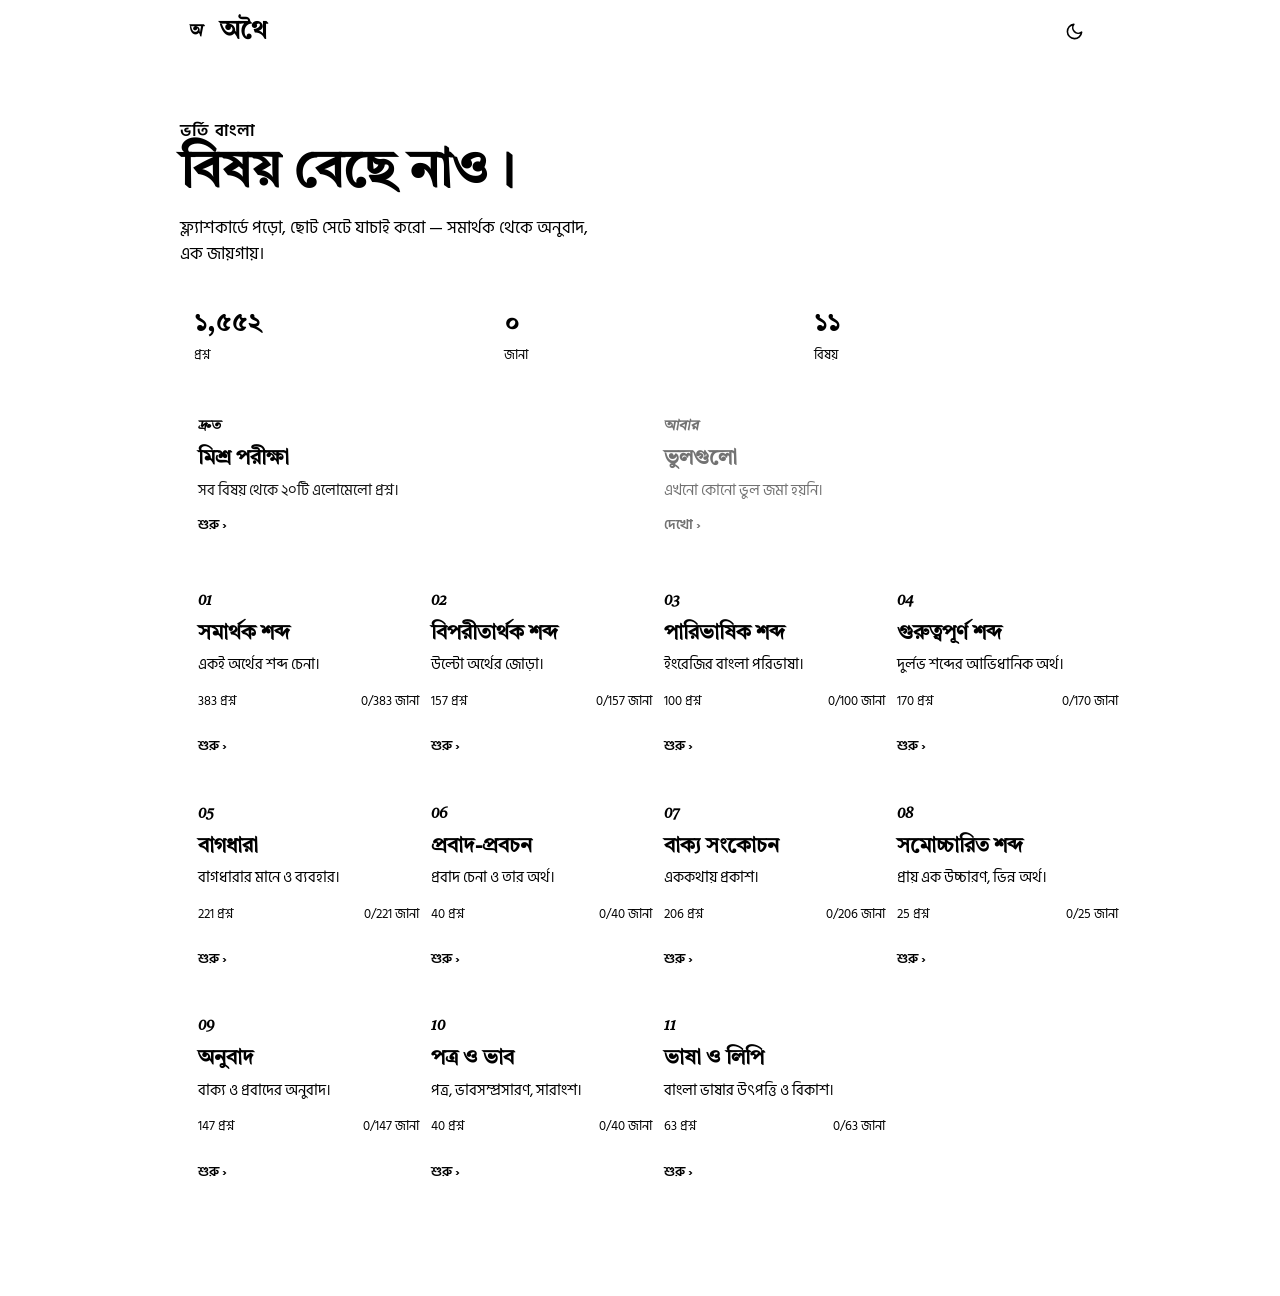
==== index.html @ 58bb88b1 "Publish অথৈ for GitHub Pages" ====
<!doctype html>
<html lang="bn">
  <head>
    <meta charset="utf-8" />
    <meta name="viewport" content="width=device-width, initial-scale=1, viewport-fit=cover" />
    <title>অথৈ — ভর্তি বাংলা</title>
    <meta name="description" content="বিশ্ববিদ্যালয় ভর্তির বাংলা: ফ্ল্যাশকার্ড আর ছোট পরীক্ষা।" />
    <meta name="theme-color" content="#7c2f45" />
    <link rel="icon" href="./favicon.svg" type="image/svg+xml" />
    <link rel="stylesheet" href="./assets/app.css" />
    <link rel="stylesheet" href="https://fonts.googleapis.com/css2?family=Hind+Siliguri:wght@400;500;600;700&family=Tiro+Bangla:ital@0;1&display=swap" />
    <script>
      try {
        var t = localStorage.getItem("athoi-theme");
        if (t) document.documentElement.dataset.theme = t;
      } catch (e) {}
    </script>
  </head>
  <body>
    <div id="root"></div>
    <script type="module" src="./assets/app.js"></script>
  </body>
</html>
---- assets/app.css ----
*,
*::before,
*::after { box-sizing: inherit; }
html { -webkit-text-size-adjust: 100%; }
body {
  margin: 0;
  background: var(--bg);
  color: var(--ink);
  font: 16px/1.55 "Hind Siliguri", system-ui, sans-serif;
  min-height: 100vh;
}
button, input, select { font: inherit; color: inherit; }
:focus-visible { outline: 2px solid var(--pr); outline-offset: 2px; }
.wrap { max-width: 920px; margin: 0 auto; padding: 16px 16px 96px; }
header.top {
  position: sticky;
  top: env(safe-area-inset-top, 0px);
  z-index: 20;
  background: color-mix(in srgb, var(--bg) 88%, transparent);
  backdrop-filter: blur(10px);
  border-bottom: 1px solid var(--ln);
}
header.top > div {
  max-width: 920px;
  margin: 0 auto;
  display: flex;
  align-items: center;
  gap: 8px;
  padding: 10px 16px;
}
.logo {
  font: 600 26px "Tiro Bangla", Georgia, serif;
  margin-right: auto;
  display: flex;
  gap: 8px;
  align-items: center;
  background: none;
  border: 0;
  padding: 0;
  color: inherit;
}
.logo i {
  width: 32px;
  height: 32px;
  border-radius: 9px;
  background: var(--pr);
  color: var(--on);
  display: grid;
  place-items: center;
  font: italic 600 18px "Tiro Bangla", Georgia, serif;
}
.ib {
  border: 1px solid var(--ln);
  background: var(--sf);
  border-radius: 10px;
  width: 40px;
  height: 40px;
  display: grid;
  place-items: center;
  color: var(--ink);
}
.ib svg { width: 19px; height: 19px; }
h1, h2, h3 { font-family: "Tiro Bangla", Georgia, serif; font-weight: 600; margin: 0; }
.hero { padding: 28px 0 8px; }
.hero h1 {
  font-size: clamp(34px, 6vw, 52px);
  line-height: 1.12;
  max-width: 16ch;
  text-wrap: balance;
}
.hero p { color: var(--mut); max-width: 46ch; margin: 12px 0 0; font-size: 17px; }
.eyebrow {
  margin: 0 0 6px;
  font-weight: 600;
  font-size: 13px;
  letter-spacing: 0.08em;
  text-transform: uppercase;
  color: var(--pr);
}
.grid {
  display: grid;
  gap: 12px;
  grid-template-columns: repeat(auto-fit, minmax(210px, 1fr));
  margin-top: 20px;
}
.tile {
  display: flex;
  flex-direction: column;
  align-items: flex-start;
  width: 100%;
  background: var(--sf);
  border: 1px solid var(--ln);
  border-radius: 16px;
  padding: 18px;
  text-align: left;
  box-shadow: var(--sh);
  transition: transform 0.15s, border-color 0.15s;
  color: inherit;
}
.tile:hover { transform: translateY(-2px); border-color: var(--pr); }
.tile:disabled { opacity: 0.55; cursor: not-allowed; }
.tile:disabled:hover { transform: none; border-color: var(--ln); }
.tile h3 { font-size: 21px; margin: 0 0 4px; }
.tile p { margin: 0; color: var(--mut); font-size: 14.5px; }
.tile .num { font: italic 600 15px "Tiro Bangla", serif; color: var(--pr); margin-bottom: 6px; }
.tile .meta {
  display: flex;
  justify-content: space-between;
  width: 100%;
  margin-top: 14px;
  font-size: 13px;
  color: var(--mut);
}
.tile .bar { width: 100%; margin-top: 6px; }
.tile .go { margin-top: 12px; font-weight: 600; font-size: 14px; color: var(--pr); }
.tile.pri { background: var(--pr); border-color: var(--pr); color: var(--on); }
.tile.pri p, .tile.pri .go, .tile.pri .num, .tile.pri .meta { color: var(--on); }
.tile.pri p { opacity: 0.92; }
.stats { display: flex; gap: 10px; flex-wrap: wrap; margin-top: 20px; }
.stat {
  flex: 1;
  min-width: 96px;
  background: var(--sf);
  border: 1px solid var(--ln);
  border-radius: 14px;
  padding: 12px 14px;
}
.stat b { display: block; font: 600 26px "Tiro Bangla", serif; }
.stat span { color: var(--mut); font-size: 13px; }
.bar { height: 6px; background: var(--sf2); border-radius: 9px; overflow: hidden; }
.bar i { display: block; height: 100%; background: var(--pr); border-radius: 9px; }
.tile.pri .bar { background: color-mix(in srgb, var(--on) 28%, transparent); }
.tile.pri .bar i { background: var(--on); }
.btn {
  border: 1px solid var(--ln);
  background: var(--sf);
  border-radius: 12px;
  padding: 10px 16px;
  font-weight: 600;
  display: inline-flex;
  gap: 6px;
  align-items: center;
  justify-content: center;
  min-height: 44px;
}
.btn:hover { border-color: var(--pr); }
.btn.p { background: var(--pr); color: var(--on); border-color: var(--pr); }
.btn.p:hover { background: var(--pr2); }
.btn:disabled { opacity: 0.45; cursor: not-allowed; }
.row { display: flex; gap: 8px; flex-wrap: wrap; align-items: center; }
.sp { flex: 1; }
.chip {
  display: inline-flex;
  align-items: center;
  gap: 6px;
  border: 1px solid var(--ln);
  background: var(--sf);
  border-radius: 99px;
  padding: 6px 12px;
  min-height: 36px;
  font-size: 14px;
  font-weight: 600;
  color: var(--mut);
}
.chip.on { background: var(--prt); color: var(--pr); border-color: var(--pr); }
.chip:disabled { opacity: 0.35; }
input[type="search"], input[type="number"], select {
  background: var(--sf);
  border: 1px solid var(--ln);
  border-radius: 12px;
  padding: 10px 12px;
  min-height: 44px;
}
input[type="search"] { flex: 1; min-width: 160px; }
.az { display: flex; gap: 4px; flex-wrap: wrap; margin: 12px 0; }
.az button {
  min-width: 34px;
  height: 34px;
  padding: 0 6px;
  border-radius: 9px;
  border: 1px solid var(--ln);
  background: var(--sf);
  font-weight: 600;
  font-size: 14px;
  color: var(--mut);
}
.az button.on { background: var(--pr); color: var(--on); border-color: var(--pr); }
.card {
  background: var(--sf);
  border: 1px solid var(--ln);
  border-radius: 20px;
  padding: 22px;
  box-shadow: var(--sh);
  margin-top: 14px;
}
.badge {
  font-size: 12.5px;
  font-weight: 600;
  padding: 3px 10px;
  border-radius: 99px;
  background: var(--prt);
  color: var(--pr);
}
.hw {
  font-size: clamp(28px, 6vw, 46px);
  line-height: 1.2;
  margin: 12px 0 4px;
  word-break: break-word;
}
.stem { color: var(--mut); margin: 4px 0 14px; font-size: 16.5px; }
.ans {
  border-radius: 14px;
  padding: 14px 16px;
  background: var(--okt);
  border: 1px solid color-mix(in srgb, var(--ok) 35%, transparent);
}
.ans small { color: var(--ok); font-weight: 600; display: block; }
.ans b { font: 600 24px/1.35 "Tiro Bangla", serif; color: var(--ok); }
.ans.hid {
  background: var(--sf2);
  border: 1px dashed var(--ln);
  text-align: center;
  color: var(--mut);
  width: 100%;
  font-weight: 600;
}
.oth { display: flex; gap: 6px; flex-wrap: wrap; margin: 12px 0; }
.oth span {
  background: var(--sf2);
  border-radius: 9px;
  padding: 4px 10px;
  font-size: 14px;
  color: var(--mut);
}
.ico {
  border: 1px solid var(--ln);
  background: var(--sf);
  border-radius: 10px;
  width: 40px;
  height: 40px;
  display: grid;
  place-items: center;
  color: var(--mut);
}
.ico.on { color: var(--gold); border-color: var(--gold); background: var(--gt); }
.ico.ok.on { color: var(--ok); border-color: var(--ok); background: var(--okt); }
.ico svg { width: 18px; height: 18px; }
.pg { display: flex; align-items: center; gap: 10px; margin-top: 14px; }
.pg .bar { flex: 1; }
h2.s { font-size: 28px; margin: 8px 0 6px; }
.mut { color: var(--mut); }
.sets {
  display: grid;
  gap: 10px;
  grid-template-columns: repeat(auto-fill, minmax(200px, 1fr));
  margin-top: 12px;
}
.set {
  background: var(--sf);
  border: 1px solid var(--ln);
  border-radius: 14px;
  padding: 14px;
  text-align: left;
}
.set:hover { border-color: var(--pr); }
.set b { font: 600 19px "Tiro Bangla", serif; display: block; }
.set span { font-size: 13px; color: var(--mut); }
.set em { font-style: normal; font-size: 12px; color: var(--ok); font-weight: 600; }
.seg {
  display: inline-flex;
  border: 1px solid var(--ln);
  border-radius: 12px;
  overflow: hidden;
  background: var(--sf);
}
.seg button { border: 0; background: none; padding: 8px 14px; font-weight: 600; color: var(--mut); min-height: 40px; }
.seg button.on { background: var(--pr); color: var(--on); }
.cnt { display: flex; align-items: center; gap: 8px; }
.cnt input { width: 90px; text-align: center; font-size: 22px; font-weight: 600; }
.tq { font: 600 clamp(22px, 4.5vw, 32px) / 1.35 "Tiro Bangla", Georgia, serif; margin: 8px 0 16px; }
.opt {
  display: flex;
  gap: 12px;
  align-items: flex-start;
  width: 100%;
  text-align: left;
  background: var(--sf);
  border: 1.5px solid var(--ln);
  border-radius: 14px;
  padding: 12px 14px;
  margin-bottom: 10px;
  font-size: 17px;
}
.opt:hover:not(:disabled) { border-color: var(--pr); }
.opt .k {
  font-style: normal;
  width: 32px;
  height: 32px;
  border-radius: 8px;
  background: var(--sf2);
  display: grid;
  place-items: center;
  font-weight: 700;
  font-size: 15px;
  flex: none;
  color: var(--mut);
  font-family: "Tiro Bangla", serif;
}
.opt.ok { background: var(--okt); border-color: var(--ok); }
.opt.ok .k, .nv .c { background: #1d6b45; color: #fff; }
.opt.no { background: var(--badt); border-color: var(--bad); }
.opt.no .k, .nv .w { background: #a33b32; color: #fff; }
.opt:disabled { cursor: default; }
.fb { padding: 10px 14px; border-radius: 12px; font-weight: 600; margin: 4px 0 10px; }
.fb.ok { background: var(--okt); color: var(--ok); }
.fb.no { background: var(--badt); color: var(--bad); }
.fb small { display: block; font-weight: 400; color: var(--mut); }
.nv { display: flex; gap: 6px; flex-wrap: wrap; margin-top: 16px; }
.nv button {
  min-width: 34px;
  height: 34px;
  padding: 0 6px;
  border-radius: 9px;
  border: 1px solid var(--ln);
  background: var(--sf);
  font-size: 13px;
  font-weight: 600;
  color: var(--mut);
}
.nv .cur { outline: 2px solid var(--pr); outline-offset: 1px; }
.ring {
  width: 150px;
  height: 150px;
  border-radius: 50%;
  display: grid;
  place-items: center;
  background: conic-gradient(var(--ok) calc(var(--p) * 1%), var(--sf2) 0);
}
.ring div {
  width: 118px;
  height: 118px;
  border-radius: 50%;
  background: var(--sf);
  display: grid;
  place-items: center;
  font: 600 34px "Tiro Bangla", serif;
}
.rv {
  background: var(--sf);
  border: 1px solid var(--ln);
  border-left: 4px solid var(--ok);
  border-radius: 12px;
  padding: 12px 14px;
  margin-top: 10px;
}
.rv.w { border-left-color: var(--bad); }
.rv b { font-weight: 600; }
.rv .mut { font-size: 14px; }
table { width: 100%; border-collapse: collapse; font-size: 14px; }
td, th { padding: 8px 6px; border-bottom: 1px solid var(--ln); text-align: left; }
th { color: var(--mut); font-weight: 500; }
.scr { overflow-x: auto; }
dialog {
  border: 1px solid var(--ln);
  border-radius: 18px;
  background: var(--sf);
  color: var(--ink);
  padding: 0;
  width: min(560px, 94vw);
  max-height: 80vh;
}
dialog::backdrop { background: rgba(0, 0, 0, 0.5); }
dialog .h {
  padding: 14px 16px;
  border-bottom: 1px solid var(--ln);
  display: flex;
  align-items: center;
  gap: 8px;
}
dialog .b { overflow: auto; max-height: 60vh; padding: 6px; }
.li {
  display: flex;
  width: 100%;
  gap: 10px;
  text-align: left;
  border: 0;
  background: none;
  padding: 9px 10px;
  border-radius: 10px;
}
.li:hover, .li.on { background: var(--prt); }
.li b { font-weight: 600; }
.li span { color: var(--mut); margin-left: auto; font-size: 13px; text-align: right; }
.toast {
  position: fixed;
  left: 50%;
  bottom: 88px;
  transform: translateX(-50%);
  background: var(--ink);
  color: var(--bg);
  padding: 8px 16px;
  border-radius: 99px;
  font-size: 14px;
  z-index: 50;
}
nav.m {
  display: none;
  position: fixed;
  left: 0;
  right: 0;
  bottom: 0;
  z-index: 20;
  background: var(--sf);
  border-top: 1px solid var(--ln);
  padding: 6px 6px calc(6px + env(safe-area-inset-bottom, 0px));
}
nav.m button {
  flex: 1;
  text-align: center;
  font-size: 13px;
  font-weight: 600;
  line-height: 1.2;
  padding: 8px 2px;
  min-height: 48px;
  border: 0;
  background: none;
  border-radius: 10px;
  color: var(--mut);
}
nav.m button.on { color: var(--pr); background: var(--prt); }
.linkish {
  background: none;
  border: 0;
  color: var(--pr);
  font-weight: 600;
  padding: 8px 0;
}
@media (max-width: 720px) {
  nav.m { display: flex; }
  .wrap { padding-bottom: 110px; }
  .logo { font-size: 22px; }
}
@media (prefers-reduced-motion: reduce) {
  * { transition: none !important; }
}
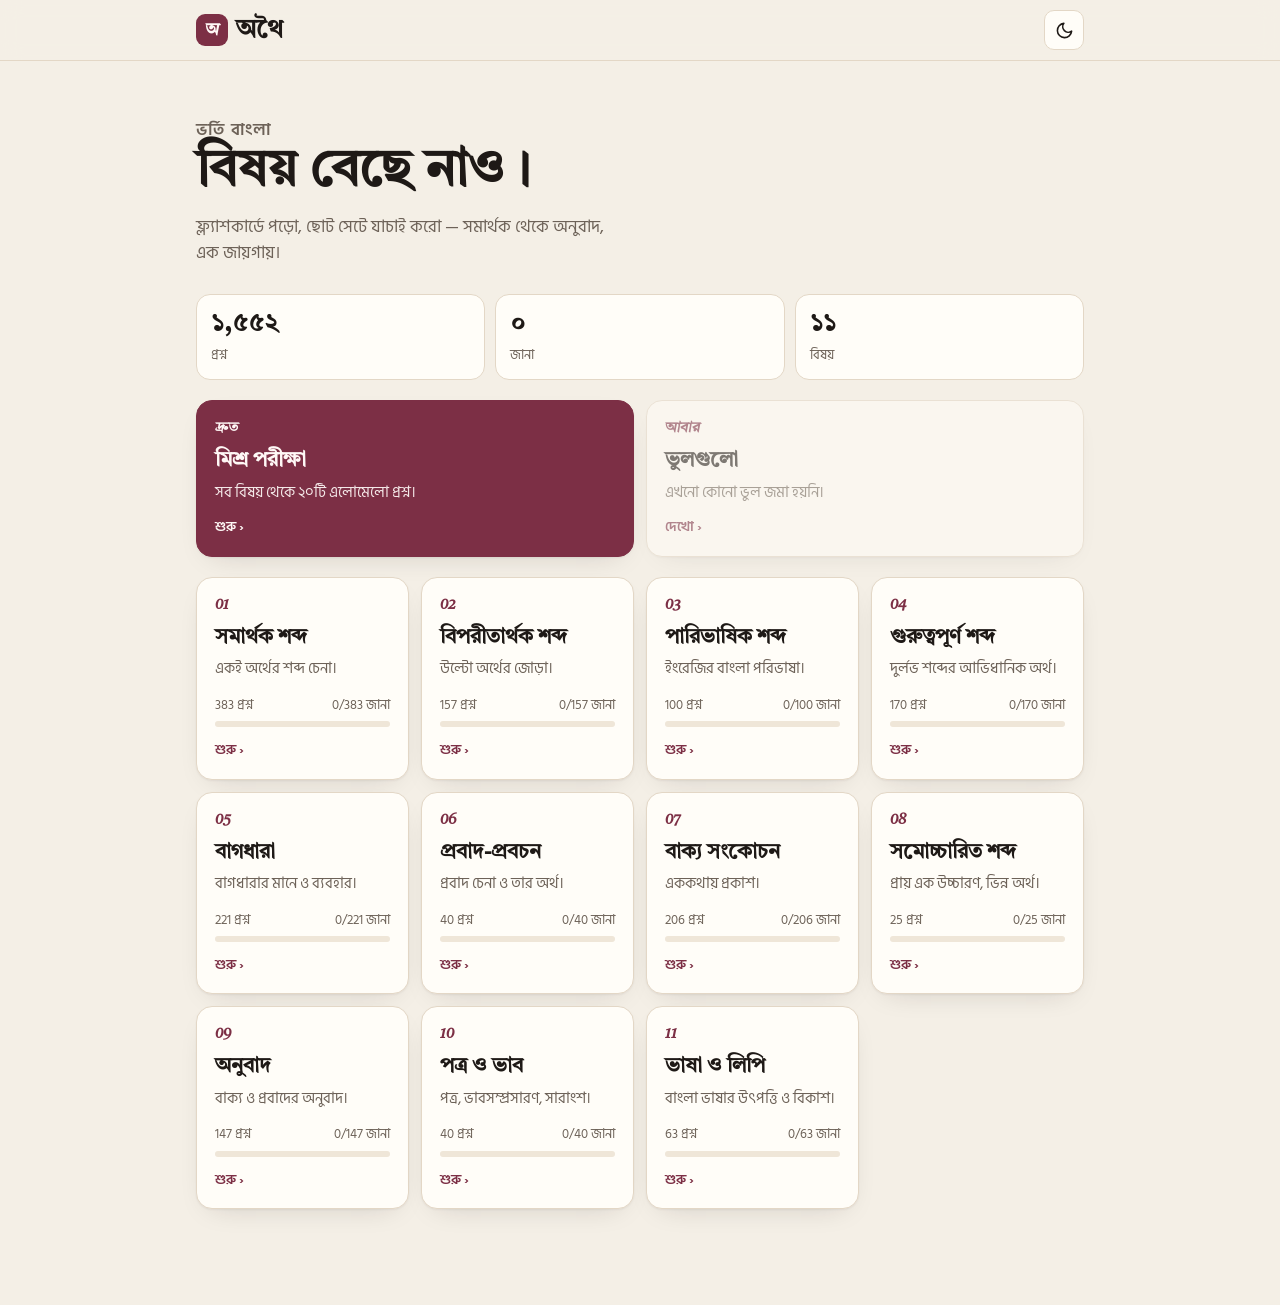
==== commit 7114e7b3: "Restore theme colors and dark mode" ====
--- a/index.html
+++ b/index.html
@@ -7,7 +7,7 @@
     <meta name="description" content="বিশ্ববিদ্যালয় ভর্তির বাংলা: ফ্ল্যাশকার্ড আর ছোট পরীক্ষা।" />
     <meta name="theme-color" content="#7c2f45" />
     <link rel="icon" href="./favicon.svg" type="image/svg+xml" />
-    <link rel="stylesheet" href="./assets/app.css" />
+    <link rel="stylesheet" href="./assets/app.css?v=2" />
     <link rel="stylesheet" href="https://fonts.googleapis.com/css2?family=Hind+Siliguri:wght@400;500;600;700&family=Tiro+Bangla:ital@0;1&display=swap" />
     <script>
       try {
--- a/assets/app.css
+++ b/assets/app.css
@@ -1,3 +1,71 @@
+button:not(:disabled),
+[role="button"]:not(:disabled) { cursor: pointer; }
+
+:root {
+  --bg: #f4efe6;
+  --sf: #fffdf8;
+  --sf2: #efe6d8;
+  --ink: #1e1916;
+  --mut: #6d6258;
+  --ln: #e3d7c6;
+  --pr: #7c2f45;
+  --pr2: #5e2234;
+  --prt: #f8e8ec;
+  --gold: #8d6230;
+  --gt: #f8ecd8;
+  --ok: #1d6b45;
+  --okt: #e5f5ec;
+  --bad: #a33b32;
+  --badt: #fbeceb;
+  --sh: 0 1px 2px rgba(30, 25, 22, 0.05), 0 10px 28px -16px rgba(30, 25, 22, 0.22);
+  --on: #fff8f6;
+  color-scheme: light;
+  box-sizing: border-box;
+  padding-top: env(safe-area-inset-top, 0px);
+  padding-bottom: env(safe-area-inset-bottom, 0px);
+}
+@media (prefers-color-scheme: dark) {
+  :root:not([data-theme="light"]) {
+    --bg: #14110f;
+    --sf: #1e1a17;
+    --sf2: #2a2420;
+    --ink: #f6efe8;
+    --mut: #b3a69c;
+    --ln: #3a322c;
+    --pr: #e0a3ad;
+    --pr2: #f0c2c8;
+    --prt: #3a2428;
+    --gold: #e4c07a;
+    --gt: #3a2e1c;
+    --ok: #8fd0ae;
+    --okt: #163028;
+    --bad: #f0b0a8;
+    --badt: #3d221f;
+    --sh: 0 1px 2px rgba(0, 0, 0, 0.4);
+    --on: #2a1216;
+    color-scheme: dark;
+  }
+}
+:root[data-theme="dark"] {
+  --bg: #14110f;
+  --sf: #1e1a17;
+  --sf2: #2a2420;
+  --ink: #f6efe8;
+  --mut: #b3a69c;
+  --ln: #3a322c;
+  --pr: #e0a3ad;
+  --pr2: #f0c2c8;
+  --prt: #3a2428;
+  --gold: #e4c07a;
+  --gt: #3a2e1c;
+  --ok: #8fd0ae;
+  --okt: #163028;
+  --bad: #f0b0a8;
+  --badt: #3d221f;
+  --sh: 0 1px 2px rgba(0, 0, 0, 0.4);
+  --on: #2a1216;
+  color-scheme: dark;
+}
 *,
 *::before,
 *::after { box-sizing: inherit; }
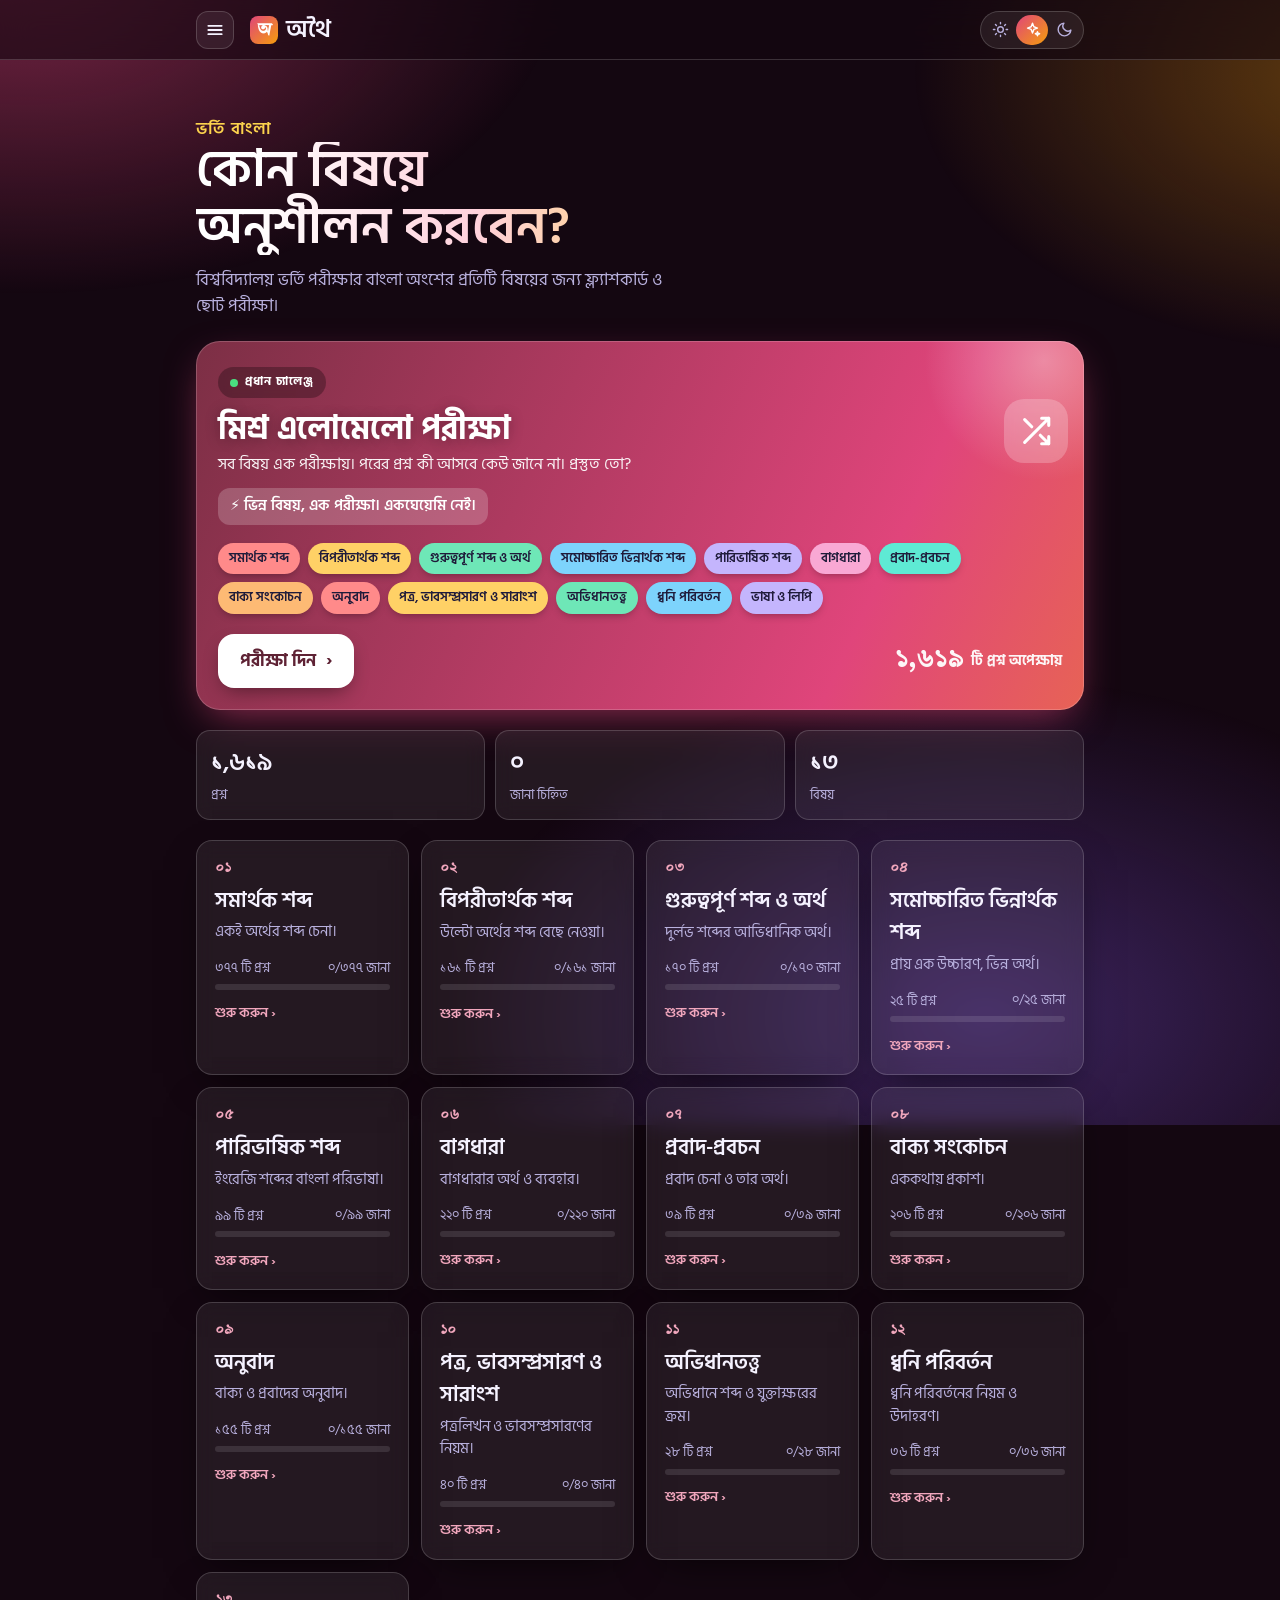
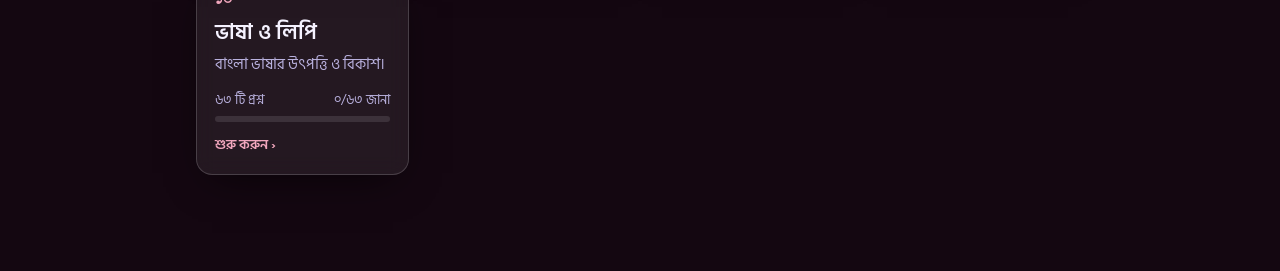
==== commit 46662621: "Add files via upload" ====
--- a/index.html
+++ b/index.html
@@ -1,23 +1,235 @@
-<!doctype html>
-<html lang="bn">
-  <head>
-    <meta charset="utf-8" />
-    <meta name="viewport" content="width=device-width, initial-scale=1, viewport-fit=cover" />
-    <title>অথৈ — ভর্তি বাংলা</title>
-    <meta name="description" content="বিশ্ববিদ্যালয় ভর্তির বাংলা: ফ্ল্যাশকার্ড আর ছোট পরীক্ষা।" />
-    <meta name="theme-color" content="#7c2f45" />
-    <link rel="icon" href="./favicon.svg" type="image/svg+xml" />
-    <link rel="stylesheet" href="./assets/app.css?v=2" />
-    <link rel="stylesheet" href="https://fonts.googleapis.com/css2?family=Hind+Siliguri:wght@400;500;600;700&family=Tiro+Bangla:ital@0;1&display=swap" />
-    <script>
-      try {
-        var t = localStorage.getItem("athoi-theme");
-        if (t) document.documentElement.dataset.theme = t;
-      } catch (e) {}
-    </script>
-  </head>
-  <body>
-    <div id="root"></div>
-    <script type="module" src="./assets/app.js"></script>
-  </body>
-</html>
+<!DOCTYPE html>
+<html lang="bn"><head><meta charset="utf-8">
+<meta name="viewport" content="width=device-width, initial-scale=1, viewport-fit=cover">
+<title>অথৈ – Admission English</title>
+<meta name="description" content="অথৈ: admission-test English practice with flashcards and mini tests across eight subjects."><meta name="theme-color" content="#12786a">
+<link rel="preconnect" href="https://fonts.googleapis.com"><link href="https://fonts.googleapis.com/css2?family=Hind+Siliguri:wght@400;500;600;700&family=Tiro+Bangla:ital@0;1&display=swap" rel="stylesheet">
+<style>
+:root{--bg:#f4efe6;--sf:#fffdf8;--sf2:#efe6d8;--ink:#1e1916;--mut:#6d6258;--ln:#e3d7c6;--pr:#7c2f45;--pr2:#5e2234;--prt:#f8e8ec;--gold:#8d6230;--gt:#f8ecd8;--ok:#1d6b45;--okt:#e5f5ec;--bad:#a33b32;--badt:#fbeceb;--sh:0 1px 2px rgba(30,25,22,.05),0 10px 28px -16px rgba(30,25,22,.22);--on:#fff8f6;color-scheme:light}
+@media(prefers-color-scheme:dark){:root:not([data-theme="light"]){--bg:#14110f;--sf:#1e1a17;--sf2:#2a2420;--ink:#f6efe8;--mut:#b3a69c;--ln:#3a322c;--pr:#e0a3ad;--pr2:#f0c2c8;--prt:#3a2428;--gold:#e4c07a;--gt:#3a2e1c;--ok:#8fd0ae;--okt:#163028;--bad:#f0b0a8;--badt:#3d221f;--sh:0 1px 2px rgba(0,0,0,.4);--on:#2a1216;color-scheme:dark}}
+:root[data-theme="dark"]{--bg:#14110f;--sf:#1e1a17;--sf2:#2a2420;--ink:#f6efe8;--mut:#b3a69c;--ln:#3a322c;--pr:#e0a3ad;--pr2:#f0c2c8;--prt:#3a2428;--gold:#e4c07a;--gt:#3a2e1c;--ok:#8fd0ae;--okt:#163028;--bad:#f0b0a8;--badt:#3d221f;--sh:0 1px 2px rgba(0,0,0,.4);--on:#2a1216;color-scheme:dark}
+:root{box-sizing:border-box;padding-top:env(safe-area-inset-top,0px);padding-bottom:env(safe-area-inset-bottom,0px)}html{scroll-padding-top:env(safe-area-inset-top,0px);-webkit-text-size-adjust:100%}
+*,*::before,*::after{box-sizing:inherit}
+body{margin:0;background:var(--bg);color:var(--ink);font:16px/1.55 "Hind Siliguri",system-ui,sans-serif;min-height:100vh}
+button,input,select{font:inherit;color:inherit}button{cursor:pointer}
+:focus-visible{outline:2px solid var(--pr);outline-offset:2px}
+.wrap{max-width:920px;margin:0 auto;padding:16px 16px 96px}
+header.top{position:sticky;top:env(safe-area-inset-top,0px);z-index:20;background:color-mix(in srgb,var(--bg) 88%,transparent);backdrop-filter:blur(10px);border-bottom:1px solid var(--ln)}
+header.top>div{max-width:920px;margin:0 auto;display:flex;align-items:center;gap:8px;padding:10px 16px}
+.logo{font:600 24px "Tiro Bangla",Georgia,serif;letter-spacing:.2px;margin-right:auto;cursor:pointer;display:flex;gap:8px;align-items:center}
+.logo i{width:28px;height:28px;border-radius:8px;background:var(--pr);color:var(--on);display:grid;place-items:center;font:italic 600 18px "Tiro Bangla",serif}
+nav.d{display:flex;gap:2px}nav.d a,nav.m a{padding:8px 12px;border-radius:10px;color:var(--mut);text-decoration:none;font-weight:500;font-size:15px}
+nav.d a:hover{background:var(--sf2)}nav a.on{color:var(--pr);background:var(--prt)}
+nav.m{display:none;position:fixed;left:0;right:0;bottom:0;z-index:20;background:var(--sf);border-top:1px solid var(--ln);padding:6px 6px calc(6px + env(safe-area-inset-bottom,0px))}
+nav.m a{flex:1;text-align:center;font-size:14px;font-weight:600;line-height:1.2;padding:8px 2px;min-height:48px;display:flex;align-items:center;justify-content:center}
+a.logo{color:inherit;text-decoration:none}.ib{border:1px solid var(--ln);background:var(--sf);border-radius:10px;width:38px;height:38px;display:grid;place-items:center}
+h1,h2,h3{font-family:"Tiro Bangla",Georgia,serif;font-weight:600;margin:0}
+.hero{padding:28px 0 8px}.hero h1{font-size:clamp(32px,6vw,52px);line-height:1.08;max-width:20ch;text-wrap:balance}.hero p{color:var(--mut);max-width:52ch;margin:12px 0 0;font-size:17px}
+.grid{display:grid;gap:12px;grid-template-columns:repeat(auto-fit,minmax(210px,1fr));margin-top:20px}
+.tile{display:flex;flex-direction:column;align-items:flex-start;justify-content:flex-start;background:var(--sf);border:1px solid var(--ln);border-radius:16px;padding:18px;text-align:left;box-shadow:var(--sh);transition:transform .15s,border-color .15s}
+.tile:hover{transform:translateY(-2px);border-color:var(--pr)}.tile h3{font-size:21px;margin:8px 0 4px}.tile p{margin:0;color:var(--mut);font-size:14px}.tile svg{width:26px;height:26px;color:var(--pr)}
+.tile:disabled{opacity:.6;cursor:not-allowed}.tile:disabled:hover{transform:none;border-color:var(--ln)}.tile.pri{background:var(--pr);border-color:var(--pr);color:var(--on)}.tile.pri p,.tile.pri svg{color:var(--on)}.tile.pri p{opacity:.92}
+.stats{display:flex;gap:10px;flex-wrap:wrap;margin-top:20px}.stat{flex:1;min-width:120px;background:var(--sf);border:1px solid var(--ln);border-radius:14px;padding:12px 14px}.stat b{display:block;font:600 28px "Tiro Bangla",serif}.stat span{color:var(--mut);font-size:13px}
+.bar{height:6px;background:var(--sf2);border-radius:9px;overflow:hidden}.bar i{display:block;height:100%;background:var(--pr);border-radius:9px;transition:width .3s}
+.bar.lg{height:8px}
+.btn{border:1px solid var(--ln);background:var(--sf);border-radius:12px;padding:10px 16px;font-weight:600;display:inline-flex;gap:6px;align-items:center;justify-content:center}
+.btn:hover{border-color:var(--pr)}.btn.p{background:var(--pr);color:var(--on);border-color:var(--pr)}.btn.p:hover{background:var(--pr2)}.btn:disabled{opacity:.45;cursor:not-allowed}
+.row{display:flex;gap:8px;flex-wrap:wrap;align-items:center}.sp{flex:1}
+.chip{display:inline-flex;align-items:center;gap:6px;border:1px solid var(--ln);background:var(--sf);border-radius:99px;padding:5px 12px;font-size:14px;font-weight:500;color:var(--mut)}
+.chip svg,.ans svg{width:18px;height:18px;flex:none}.ans.hid svg{vertical-align:-4px;margin-right:4px}.chip.on{background:var(--prt);color:var(--pr);border-color:var(--pr)}
+.chip[disabled]{opacity:.35}
+input[type=search],input[type=number],input.t,select{background:var(--sf);border:1px solid var(--ln);border-radius:12px;padding:10px 12px;min-height:42px}
+input[type=search]{flex:1;min-width:160px}
+.az{display:flex;gap:4px;flex-wrap:wrap;margin:12px 0}.az button{width:32px;height:32px;border-radius:9px;border:1px solid var(--ln);background:var(--sf);font-weight:600;font-size:13px;color:var(--mut)}.az button.on{background:var(--pr);color:var(--on);border-color:var(--pr)}.az button:disabled{opacity:.3;cursor:default}
+.card{background:var(--sf);border:1px solid var(--ln);border-radius:20px;padding:22px;box-shadow:var(--sh);margin-top:14px}
+.badge{font-size:12.5px;font-weight:600;padding:3px 10px;border-radius:99px;background:var(--gt);color:var(--gold)}.badge.Gap{background:var(--badt);color:var(--bad)}.badge.Meaning{background:var(--prt);color:var(--pr)}.eyebrow{margin:0 0 6px;font-weight:600;font-size:13px;letter-spacing:.08em;text-transform:uppercase;color:var(--pr)}.stem u,.tq u{text-decoration-thickness:2px;text-underline-offset:4px;text-decoration-color:var(--pr)}
+.no{color:var(--mut);font-size:13px}
+.hw{font-size:clamp(34px,8vw,56px);line-height:1.1;margin:14px 0 4px;word-break:break-word;display:flex;align-items:center;gap:10px;flex-wrap:wrap}
+.stem{color:var(--mut);margin:4px 0 14px;font-size:16px}
+.ans{border-radius:14px;padding:14px 16px;background:var(--okt);border:1px solid color-mix(in srgb,var(--ok) 35%,transparent)}.ans small{color:var(--ok);font-weight:600;display:block}.ans b{font:600 26px "Tiro Bangla",serif;color:var(--ok)}
+.ans.hid{background:var(--sf2);border:1px dashed var(--ln);text-align:center;cursor:pointer;color:var(--mut)}
+.oth{display:flex;gap:6px;flex-wrap:wrap;margin:12px 0}.oth span{background:var(--sf2);border-radius:9px;padding:3px 10px;font-size:14px;color:var(--mut)}
+.bn{margin-top:14px;padding-top:14px;border-top:1px dashed var(--ln)}.bn label{font-size:13px;color:var(--mut);display:block;margin-bottom:6px}.bn input{width:100%;font-family:"Hind Siliguri",sans-serif}.bn a{font-size:13px;color:var(--pr)}
+.ico{border:1px solid var(--ln);background:var(--sf);border-radius:10px;width:36px;height:36px;display:grid;place-items:center;color:var(--mut)}.ico.on{color:var(--gold);border-color:var(--gold);background:var(--gt)}.ico.ok.on{color:var(--ok);border-color:var(--ok);background:var(--okt)}
+.ico svg,.ib svg{width:19px;height:19px}
+.pg{display:flex;align-items:center;gap:10px;margin-top:14px}.pg .bar{flex:1}
+h2.s{font-size:26px;margin:22px 0 6px}.mut{color:var(--mut)}
+.sets{display:grid;gap:10px;grid-template-columns:repeat(auto-fill,minmax(200px,1fr));margin-top:12px}
+.set{background:var(--sf);border:1px solid var(--ln);border-radius:14px;padding:14px;text-align:left}.set:hover{border-color:var(--pr)}.set b{font:600 19px "Tiro Bangla",serif;display:block}.set span{font-size:13px;color:var(--mut)}.set em{font-style:normal;font-size:12px;color:var(--ok);font-weight:600}
+.seg{display:inline-flex;border:1px solid var(--ln);border-radius:12px;overflow:hidden;background:var(--sf)}.seg button{border:0;background:none;padding:8px 14px;font-weight:600;color:var(--mut)}.seg button.on{background:var(--pr);color:var(--on)}
+.cnt{display:flex;align-items:center;gap:8px}.cnt input{width:90px;text-align:center;font-size:22px;font-weight:600}
+.tq{font:600 clamp(24px,5vw,34px)/1.25 "Tiro Bangla",Georgia,serif;margin:6px 0 16px}
+.opt{display:flex;gap:12px;align-items:center;width:100%;text-align:left;background:var(--sf);border:1.5px solid var(--ln);border-radius:14px;padding:13px 14px;margin-bottom:10px;font-size:17px;transition:border-color .12s,background .12s}
+.opt:hover:not(:disabled){border-color:var(--pr)}.opt i{font-style:normal;width:28px;height:28px;border-radius:8px;background:var(--sf2);display:grid;place-items:center;font-weight:700;font-size:13px;flex:none;color:var(--mut)}
+.opt.ok{background:var(--okt);border-color:var(--ok)}.opt.ok i{background:var(--ok);color:var(--on)}.opt.no{background:var(--badt);border-color:var(--bad)}.opt.no i{background:var(--bad);color:var(--on)}.opt:disabled{cursor:default}
+.fb{padding:10px 14px;border-radius:12px;font-weight:600;margin:4px 0 10px}.fb.ok{background:var(--okt);color:var(--ok)}.fb.no{background:var(--badt);color:var(--bad)}.fb small{display:block;font-weight:400;color:var(--mut)}
+.nv{display:flex;gap:6px;flex-wrap:wrap;margin-top:16px}.nv button{width:34px;height:34px;border-radius:9px;border:1px solid var(--ln);background:var(--sf);font-size:13px;font-weight:600;color:var(--mut)}.nv .c{background:var(--ok);color:var(--on);border-color:var(--ok)}.nv .w{background:var(--bad);color:var(--on);border-color:var(--bad)}.nv .cur{outline:2px solid var(--pr);outline-offset:1px}
+.ring{width:150px;height:150px;border-radius:50%;display:grid;place-items:center;background:conic-gradient(var(--ok) calc(var(--p)*1%),var(--sf2) 0)}.ring div{width:118px;height:118px;border-radius:50%;background:var(--sf);display:grid;place-items:center;font:600 34px "Tiro Bangla",serif}
+.rv{background:var(--sf);border:1px solid var(--ln);border-left:4px solid var(--ok);border-radius:12px;padding:12px 14px;margin-top:10px}.rv.w{border-left-color:var(--bad)}.rv b{font-weight:600}.rv .mut{font-size:14px}
+table{width:100%;border-collapse:collapse;font-size:14px}td,th{padding:8px 6px;border-bottom:1px solid var(--ln);text-align:left}th{color:var(--mut);font-weight:500}
+.scr{overflow-x:auto}
+dialog{border:1px solid var(--ln);border-radius:18px;background:var(--sf);color:var(--ink);padding:0;width:min(560px,94vw);max-height:80vh}dialog::backdrop{background:rgba(0,0,0,.5)}dialog .h{padding:14px 16px;border-bottom:1px solid var(--ln);display:flex;align-items:center}dialog .b{overflow:auto;max-height:60vh;padding:6px}
+.li{display:flex;width:100%;gap:10px;text-align:left;border:0;background:none;padding:9px 10px;border-radius:10px}.li:hover,.li.on{background:var(--prt)}.li b{font-weight:600}.li span{color:var(--mut);margin-left:auto;font-size:13px}
+.toast{position:fixed;left:50%;bottom:90px;transform:translateX(-50%);background:var(--ink);color:var(--bg);padding:8px 16px;border-radius:99px;font-size:14px;z-index:50}
+@media(max-width:720px){nav.d{display:none}nav.m{display:flex}.wrap{padding-bottom:110px}.logo{font-size:21px}}
+@media(prefers-reduced-motion:reduce){*{transition:none!important}}
+.eyebrow{margin:0 0 6px;font-weight:600;font-size:13px;letter-spacing:.08em;text-transform:uppercase;color:var(--pr)}.stat{min-width:96px}.stat b{font-size:24px}
+.hr{display:flex;align-items:center;gap:8px}
+a.tile{text-decoration:none;color:inherit;position:relative}
+.tile .num{font:italic 600 15px "Tiro Bangla",serif;color:var(--pr);margin-bottom:6px}
+.tile h3{margin:0 0 4px}.tile p{margin:0;color:var(--mut);font-size:14.5px}
+.tile .meta{display:flex;justify-content:space-between;width:100%;margin-top:14px;font-size:13px;color:var(--mut)}
+.tile .bar{width:100%;margin-top:6px}
+.tile .go{margin-top:12px;font-weight:600;font-size:14px;color:var(--pr)}
+
+.mix{position:relative;display:block;overflow:hidden;text-decoration:none;color:#fff;border-radius:24px;padding:26px 22px 22px;margin:14px 0 18px;isolation:isolate;
+background:linear-gradient(115deg,#7c2f45,#e0457b,#f59e0b,#e0457b,#7c2f45);background-size:300% 300%;animation:mixbg 9s ease-in-out infinite;
+box-shadow:0 14px 40px -12px rgba(224,69,123,.65),0 0 0 1px rgba(255,255,255,.18) inset;transition:transform .25s cubic-bezier(.2,.8,.2,1),box-shadow .25s}
+.mix:hover{transform:translateY(-4px) scale(1.012);box-shadow:0 22px 50px -12px rgba(236,72,153,.6),0 0 0 1px rgba(255,255,255,.3) inset}
+.mix:active{transform:scale(.975)}
+.mix::before{content:"";position:absolute;inset:0;z-index:-1;background:linear-gradient(105deg,transparent 35%,rgba(255,255,255,.38) 50%,transparent 65%);transform:translateX(-120%);animation:mixshine 4.2s ease-in-out infinite}
+.mix::after{content:"";position:absolute;width:260px;height:260px;right:-90px;top:-110px;border-radius:50%;z-index:-1;background:radial-gradient(circle,rgba(255,255,255,.35),transparent 65%);animation:mixglow 5s ease-in-out infinite}
+.mix .tag{display:inline-flex;align-items:center;gap:7px;font-weight:700;font-size:12px;letter-spacing:.08em;text-transform:uppercase;background:rgba(0,0,0,.28);padding:6px 12px;border-radius:99px;backdrop-filter:blur(6px)}
+.mix .tag i{width:8px;height:8px;border-radius:50%;background:#4ade80;box-shadow:0 0 0 0 rgba(74,222,128,.8);animation:mixping 1.6s infinite}
+.mix h2{margin:14px 0 6px;font:700 32px/1.1 "Tiro Bangla",Georgia,serif;text-shadow:0 2px 14px rgba(0,0,0,.28)}
+.mix p{margin:0;font-size:16px;line-height:1.45;color:rgba(255,255,255,.94);max-width:34em}
+.mix .hook{margin-top:12px;font-weight:600;font-size:14.5px;background:rgba(255,255,255,.2);display:inline-block;padding:7px 12px;border-radius:12px;animation:mixwob 3s ease-in-out infinite}
+.mix .die{position:absolute;right:16px;top:58px;width:64px;height:64px;border-radius:20px;background:rgba(255,255,255,.22);display:grid;place-items:center;backdrop-filter:blur(6px);animation:mixspin 7s linear infinite}
+.mix:hover .die{animation-duration:1.6s}
+.mix .die svg{width:34px;height:34px}
+.mix .chips{display:flex;flex-wrap:wrap;gap:8px;margin-top:18px}
+.mix .chips span{font-size:12.5px;font-weight:600;color:#1f1b3a;padding:6px 11px;border-radius:99px;background:var(--c);box-shadow:0 4px 10px -4px rgba(0,0,0,.4);animation:mixbob 2.6s ease-in-out infinite;animation-delay:var(--d)}
+.mix .cta{display:flex;align-items:center;justify-content:space-between;gap:12px;margin-top:20px}
+.mix .go2{display:inline-flex;align-items:center;gap:10px;background:#fff;color:#5e2234;font-weight:800;font-size:17px;padding:14px 22px;border-radius:16px;box-shadow:0 8px 20px -6px rgba(0,0,0,.45);animation:mixpulse 2.2s ease-in-out infinite}
+.mix .go2 b{display:inline-block;transition:transform .25s}.mix:hover .go2 b{transform:translateX(7px)}
+.mix .cnt{font-weight:700;font-size:14px;text-align:right;line-height:1.25;opacity:.95}.mix .cnt strong{display:block;font:700 26px "Tiro Bangla",Georgia,serif}
+@keyframes mixbg{0%,100%{background-position:0% 50%}50%{background-position:100% 50%}}
+@keyframes mixshine{0%,55%{transform:translateX(-120%)}100%{transform:translateX(120%)}}
+@keyframes mixglow{0%,100%{transform:scale(1);opacity:.8}50%{transform:scale(1.25);opacity:1}}
+@keyframes mixping{70%{box-shadow:0 0 0 9px rgba(74,222,128,0)}100%{box-shadow:0 0 0 0 rgba(74,222,128,0)}}
+@keyframes mixbob{0%,100%{transform:translateY(0)}50%{transform:translateY(-5px)}}
+@keyframes mixpulse{0%,100%{transform:scale(1)}50%{transform:scale(1.06)}}
+@keyframes mixspin{to{transform:rotate(360deg)}}
+@keyframes mixwob{0%,100%{transform:rotate(0)}25%{transform:rotate(-1.5deg)}75%{transform:rotate(1.5deg)}}
+@media(prefers-reduced-motion:reduce){.mix,.mix *,.mix::before,.mix::after{animation:none!important}}
+@media(max-width:420px){.mix h2{font-size:28px;max-width:75%}.mix .cnt{display:none}.mix .go2{width:100%;justify-content:center}}
+
+/* shared */
+.opt.ok{animation:pop .35s}.opt.no{animation:shk .35s}
+@keyframes pop{50%{transform:scale(1.03)}}@keyframes shk{25%{transform:translateX(-6px)}75%{transform:translateX(6px)}}
+.cf{position:fixed;top:-12px;width:9px;height:14px;border-radius:2px;z-index:99;pointer-events:none;animation:cfall linear forwards}
+@keyframes cfall{to{transform:translateY(105vh) rotate(720deg);opacity:.9}}
+/* theme switch */
+.tsw{position:relative;display:grid;grid-template-columns:repeat(3,32px);padding:3px;border-radius:99px;border:1px solid var(--ln);background:var(--sf)}
+.tsw::before{content:"";position:absolute;top:3px;bottom:3px;left:3px;width:32px;border-radius:99px;background:var(--pr);transform:translateX(calc(var(--i,1)*100%));transition:transform .3s cubic-bezier(.3,1.5,.5,1)}
+.tsw button{position:relative;z-index:1;height:30px;border:0;background:none;display:grid;place-items:center;color:var(--mut);transition:color .2s}
+.tsw button.on{color:var(--on)}.tsw svg{width:17px;height:17px;fill:none;stroke:currentColor;stroke-width:2;stroke-linecap:round;stroke-linejoin:round}
+@media(max-width:420px){a.all{padding:8px 10px;font-size:12.5px}}
+/* vivid theme (my style) */
+:root[data-theme=vivid]{--bg:#140711;--sf:rgba(255,255,255,.07);--sf2:rgba(255,255,255,.11);--ink:#f5f2ff;--mut:#b9b1de;--ln:rgba(255,255,255,.17);--pr:#f0a6bc;--pr2:#e0457b;--prt:rgba(240,166,188,.2);--gold:#fcd34d;--gt:rgba(252,211,77,.16);--ok:#34d399;--okt:rgba(52,211,153,.17);--bad:#fb7185;--badt:rgba(251,113,133,.17);--sh:0 14px 40px -16px rgba(0,0,0,.75);--on:#140711;color-scheme:dark}
+[data-theme=vivid] body{background:var(--bg)}
+[data-theme=vivid] body::before{content:"";position:fixed;inset:-25%;z-index:-1;pointer-events:none;background:radial-gradient(40% 35% at 18% 14%,rgba(224,69,123,.5),transparent 70%),radial-gradient(34% 30% at 88% 22%,rgba(245,158,11,.34),transparent 70%),radial-gradient(40% 36% at 68% 92%,rgba(139,92,246,.34),transparent 70%);animation:aur 20s ease-in-out infinite alternate}
+@keyframes aur{to{transform:translate3d(-5%,4%,0) rotate(7deg) scale(1.12)}}
+[data-theme=vivid] header.top,[data-theme=vivid] nav.m{background:rgba(20,7,17,.62);backdrop-filter:blur(16px)}
+[data-theme=vivid] .card,[data-theme=vivid] .stat,[data-theme=vivid] .opt,[data-theme=vivid] .chip,[data-theme=vivid] .btn,[data-theme=vivid] .tt,[data-theme=vivid] .cnt input,[data-theme=vivid] .ico{backdrop-filter:blur(10px)}
+[data-theme=vivid] h1,[data-theme=vivid] h2,[data-theme=vivid] h3,[data-theme=vivid] .logo,[data-theme=vivid] .tq{font-family:"Hind Siliguri",system-ui,sans-serif}
+[data-theme=vivid] .mxh h2,[data-theme=vivid] h2.s{background:linear-gradient(90deg,#fff 10%,#ffd1dc 50%,#fcd34d);-webkit-background-clip:text;background-clip:text;color:transparent}
+[data-theme=vivid] .logo i,[data-theme=vivid] .tsw::before{background:linear-gradient(135deg,#e0457b,#f59e0b);color:#fff}
+[data-theme=vivid] .tsw button.on{color:#fff}
+[data-theme=vivid] .btn.p{background:linear-gradient(135deg,#e0457b,#f59e0b);color:#fff;border:0;box-shadow:0 10px 28px -10px rgba(224,69,123,.9);position:relative;overflow:hidden}
+[data-theme=vivid] .btn.p:not(:disabled):hover{filter:brightness(1.1);transform:translateY(-1px)}
+[data-theme=vivid] .btn.p:disabled{opacity:.4;box-shadow:none}
+[data-theme=vivid] #go:not(:disabled){animation:glow 2.4s ease-in-out infinite}
+@keyframes glow{50%{box-shadow:0 10px 34px -4px rgba(245,158,11,.8)}}
+[data-theme=vivid] .chip.on{background:linear-gradient(135deg,rgba(224,69,123,.5),rgba(245,158,11,.35));border-color:rgba(240,166,188,.7);color:#fff}
+[data-theme=vivid] .bar i{background:linear-gradient(90deg,#e0457b,#f59e0b,#34d399)}
+[data-theme=vivid] .ring{background:conic-gradient(#f59e0b calc(var(--p)*1%),rgba(255,255,255,.12) 0);box-shadow:0 0 40px -8px rgba(245,158,11,.6)}
+[data-theme=vivid] .opt:hover:not(:disabled){border-color:var(--pr);background:rgba(240,166,188,.14);transform:translateX(3px)}
+[data-theme=vivid] .opt i{background:rgba(255,255,255,.12);color:#fff}
+[data-theme=vivid] .nv button.cur{outline:2px solid #f59e0b}
+[data-theme=vivid] a.all{background:rgba(255,255,255,.08)}
+@media(prefers-reduced-motion:reduce){[data-theme=vivid] body::before,#go{animation:none!important}}
+
+[data-theme=vivid] .tile,[data-theme=vivid] .set,[data-theme=vivid] .stat,[data-theme=vivid] table{backdrop-filter:blur(10px)}
+[data-theme=vivid] .tile:hover,[data-theme=vivid] .set:hover{border-color:var(--pr);transform:translateY(-2px)}
+[data-theme=vivid] .hero h1,[data-theme=vivid] .stat b{font-family:"Hind Siliguri",system-ui,sans-serif}
+[data-theme=vivid] .hero h1{background:linear-gradient(90deg,#fff 10%,#ffd1dc 50%,#fcd34d);-webkit-background-clip:text;background-clip:text;color:transparent}
+[data-theme=vivid] .eyebrow{color:#fcd34d}
+
+/* colourful options */
+.opt{--oc:var(--pr);position:relative;overflow:hidden}
+.opt:nth-of-type(1){--oc:#a78bfa}.opt:nth-of-type(2){--oc:#22d3ee}.opt:nth-of-type(3){--oc:#fbbf24}.opt:nth-of-type(4){--oc:#f472b6}.opt:nth-of-type(5){--oc:#34d399}
+.opt i{background:var(--oc)!important;color:#16122e!important;font-weight:800;font-style:normal;transition:transform .2s}
+.opt:not(:disabled):hover{border-color:var(--oc)!important;background:color-mix(in srgb,var(--oc) 16%,var(--sf))!important;transform:translateX(4px)}
+.opt:not(:disabled):active{transform:scale(.98)}.opt:not(:disabled):hover i{transform:scale(1.12) rotate(-6deg)}
+.opt.ok{border-color:#22c55e!important;background:linear-gradient(90deg,rgba(34,197,94,.34),rgba(34,197,94,.1))!important;box-shadow:0 0 0 1px #22c55e inset,0 12px 28px -14px #22c55e}
+.opt.ok i{background:#22c55e!important;color:#052e12!important}.opt.ok::after{content:"✓";margin-left:auto;font-weight:900;color:#22c55e;font-size:21px}
+.opt.no{border-color:#ef4444!important;background:linear-gradient(90deg,rgba(239,68,68,.32),rgba(239,68,68,.08))!important;box-shadow:0 0 0 1px #ef4444 inset,0 12px 28px -14px #ef4444}
+.opt.no i{background:#ef4444!important;color:#fff!important}.opt.no::after{content:"✕";margin-left:auto;font-weight:900;color:#ef4444;font-size:21px}
+.opt:disabled:not(.ok):not(.no){opacity:.5}
+.fb{font-weight:800;font-size:18px;border-radius:14px}.fb small{color:var(--ink)!important;font-weight:500}
+.fb.ok{background:linear-gradient(135deg,rgba(34,197,94,.28),rgba(34,211,238,.14))!important;border:1px solid #22c55e;color:#22c55e!important}
+.fb.no{background:linear-gradient(135deg,rgba(239,68,68,.28),rgba(251,146,60,.14))!important;border:1px solid #ef4444;color:#ef4444!important}
+[data-theme=light] .fb.ok,[data-theme=light] .opt.ok::after{color:#15803d!important}[data-theme=light] .fb.no,[data-theme=light] .opt.no::after{color:#b91c1c!important}
+.nv button.c{background:#22c55e!important;border-color:#22c55e!important;color:#052e12!important}.nv button.w{background:#ef4444!important;border-color:#ef4444!important;color:#fff!important}
+/* header buttons + drawer */
+.hb{width:38px;height:38px;flex:none;border-radius:12px;border:1px solid var(--ln);background:var(--sf);display:grid;place-items:center;color:var(--ink);margin-right:8px}
+.hb svg{width:20px;height:20px;fill:none;stroke:currentColor;stroke-width:2.2;stroke-linecap:round;stroke-linejoin:round}
+.dov{position:fixed;inset:0;z-index:60;background:rgba(5,3,20,.55);backdrop-filter:blur(3px);opacity:0;pointer-events:none;transition:opacity .25s}
+.drw{position:fixed;top:0;bottom:0;left:0;width:min(84vw,330px);z-index:61;background:color-mix(in srgb,var(--bg) 97%,#000);border-right:1px solid var(--ln);box-shadow:20px 0 60px -20px rgba(0,0,0,.6);transform:translateX(-105%);visibility:hidden;transition:transform .3s cubic-bezier(.2,.9,.3,1),visibility .3s;overflow:auto;padding:calc(14px + env(safe-area-inset-top,0px)) 14px 30px}
+.dopen .dov{opacity:1;pointer-events:auto}.dopen .drw{transform:none;visibility:visible}.dopen{overflow:hidden}
+.drw .dh{display:flex;align-items:center;justify-content:space-between;margin-bottom:14px}
+.drw .dl{display:flex;align-items:center;gap:8px;font:600 22px "Tiro Bangla",Georgia,serif;color:var(--ink)}
+.drw .dl i{width:28px;height:28px;border-radius:8px;background:var(--pr);color:var(--on);display:grid;place-items:center;font:italic 600 18px "Tiro Bangla",serif}
+.drw .dh button{width:38px;height:38px;border-radius:12px;border:1px solid var(--ln);background:var(--sf);color:var(--ink);font-size:16px}
+.drw nav{display:flex;flex-direction:column;gap:4px}
+.drw nav a{display:flex;align-items:center;gap:12px;padding:13px 14px;border-radius:14px;font-weight:600;color:var(--ink);text-decoration:none;transition:background .15s,transform .15s}
+.drw nav a:hover{background:var(--sf2);transform:translateX(3px)}.drw nav a.on{background:var(--prt);color:var(--pr)}
+.drw nav a i{width:12px;height:12px;border-radius:50%;flex:none}
+.drw nav h4{margin:16px 6px 4px;font-size:12px;letter-spacing:.1em;text-transform:uppercase;color:var(--mut)}
+.drw nav a.mixl{margin:6px 0;color:#fff;background:linear-gradient(115deg,#5b3df5,#0ea5e9,#10b981,#f59e0b,#ec4899);background-size:250% 250%;animation:dmix 8s ease-in-out infinite;box-shadow:0 10px 24px -10px rgba(224,69,123,.8)}
+@keyframes dmix{0%,100%{background-position:0% 50%}50%{background-position:100% 50%}}
+.mix p{max-width:calc(100% - 84px)}</style><script>try{document.documentElement.dataset.theme=localStorage.getItem("athoiথিম")||"vivid"}catch(e){document.documentElement.dataset.theme="vivid"}</script><link rel="icon" href="favicon.svg" type="image/svg+xml"><meta name="theme-color" content="#7c2f45"></head><body>
+<header class="top"><div><button class="hb" id="mb" aria-label="মেনু খুলুন" title="মেনু"><svg viewBox="0 0 24 24"><path d="M4 7h16M4 12h16M4 17h16"/></svg></button><a class="logo" href="index.html"><i>অ</i>অথৈ</a><span style="flex:1"></span><div class="tsw" id="tsw" role="group" aria-label="থিম"><button data-th="light" title="লাইট থিম" aria-label="লাইট থিম"><svg viewBox="0 0 24 24"><circle cx="12" cy="12" r="4"/><path d="M12 2v2M12 20v2M4.9 4.9l1.4 1.4M17.7 17.7l1.4 1.4M2 12h2M20 12h2M4.9 19.1l1.4-1.4M17.7 6.3l1.4-1.4"/></svg></button><button data-th="vivid" title="ভিভিড থিম" aria-label="ভিভিড থিম"><svg viewBox="0 0 24 24"><path d="M12 3l1.9 5.1L19 10l-5.1 1.9L12 17l-1.9-5.1L5 10l5.1-1.9z"/><path d="M19 15l.8 2.2L22 18l-2.2.8L19 21l-.8-2.2L16 18l2.2-.8z"/></svg></button><button data-th="dark" title="ডার্ক থিম" aria-label="ডার্ক থিম"><svg viewBox="0 0 24 24"><path d="M21 12.8A9 9 0 1 1 11.2 3a7 7 0 0 0 9.8 9.8z"/></svg></button></div></div></header><div class="dov" id="dov"></div><aside class="drw" id="drw" aria-hidden="true"></aside>
+<main class="wrap">
+<section class="hero"><p class="eyebrow">ভর্তি বাংলা</p><h1>কোন বিষয়ে অনুশীলন করবেন?</h1><p>বিশ্ববিদ্যালয় ভর্তি পরীক্ষার বাংলা অংশের প্রতিটি বিষয়ের জন্য ফ্ল্যাশকার্ড ও ছোট পরীক্ষা।</p></section>
+<a class="mix" id="mix" href="lexica-mixed.html"><span class="tag"><i></i>প্রধান চ্যালেঞ্জ</span><span class="die" aria-hidden="true"><svg viewBox="0 0 24 24" fill="none" stroke="#fff" stroke-width="2.2" stroke-linecap="round" stroke-linejoin="round"><path d="M16 3h5v5M4 20 21 3M21 16v5h-5M15 15l6 6M4 4l5 5"/></svg></span><h2>মিশ্র এলোমেলো পরীক্ষা</h2><p>সব বিষয় এক পরীক্ষায়। পরের প্রশ্ন কী আসবে কেউ জানে না। প্রস্তুত তো?</p><div class="hook" id="mixhook"></div><div class="chips" id="mixchips"></div><div class="cta"><span class="go2">পরীক্ষা দিন <b>›</b></span><span class="cnt"><strong id="mixn">0</strong>টি প্রশ্ন অপেক্ষায়</span></div></a>
+<div class="stats"><div class="stat"><b id="sq">0</b><span>প্রশ্ন</span></div><div class="stat"><b id="sk">0</b><span>জানা চিহ্নিত</span></div><div class="stat"><b id="ss">0</b><span>বিষয়</span></div></div>
+
+<div class="grid" id="grid"></div>
+</main>
+<script>
+const APPS=[["athoi-mixed.html", "athoiMixed", "মিশ্র এলোমেলো পরীক্ষা", "সব বিষয় থেকে একটি পরীক্ষা। বিষয় আপনি বাছুন।", 1619], ["athoi-syn.html", "athoi_syn", "সমার্থক শব্দ", "একই অর্থের শব্দ চেনা।", 377], ["athoi-ant.html", "athoi_ant", "বিপরীতার্থক শব্দ", "উল্টো অর্থের শব্দ বেছে নেওয়া।", 161], ["athoi-word.html", "athoi_word", "গুরুত্বপূর্ণ শব্দ ও অর্থ", "দুর্লভ শব্দের আভিধানিক অর্থ।", 170], ["athoi-homo.html", "athoi_homo", "সমোচ্চারিত ভিন্নার্থক শব্দ", "প্রায় এক উচ্চারণ, ভিন্ন অর্থ।", 25], ["athoi-term.html", "athoi_term", "পারিভাষিক শব্দ", "ইংরেজি শব্দের বাংলা পরিভাষা।", 99], ["athoi-idiom.html", "athoi_idiom", "বাগধারা", "বাগধারার অর্থ ও ব্যবহার।", 220], ["athoi-prov.html", "athoi_prov", "প্রবাদ-প্রবচন", "প্রবাদ চেনা ও তার অর্থ।", 39], ["athoi-brief.html", "athoi_brief", "বাক্য সংকোচন", "এককথায় প্রকাশ।", 206], ["athoi-trans.html", "athoi_trans", "অনুবাদ", "বাক্য ও প্রবাদের অনুবাদ।", 155], ["athoi-letter.html", "athoi_letter", "পত্র, ভাবসম্প্রসারণ ও সারাংশ", "পত্রলিখন ও ভাবসম্প্রসারণের নিয়ম।", 40], ["athoi-dict.html", "athoi_dict", "অভিধানতত্ত্ব", "অভিধানে শব্দ ও যুক্তাক্ষরের ক্রম।", 28], ["athoi-sound.html", "athoi_sound", "ধ্বনি পরিবর্তন", "ধ্বনি পরিবর্তনের নিয়ম ও উদাহরণ।", 36], ["athoi-lang.html", "athoi_lang", "ভাষা ও লিপি", "বাংলা ভাষার উৎপত্তি ও বিকাশ।", 63]];
+const $=s=>document.querySelector(s),esc=s=>String(s).replace(/[&<>"]/g,c=>({'&':'&amp;','<':'&lt;','>':'&gt;','"':'&quot;'}[c]));
+const read=k=>{try{return JSON.parse(localStorage.getItem(k)||'{}')}catch(e){return{}}};
+let tq=0,tk=0;
+$('#grid').innerHTML=APPS.slice(1).map(([f,k,n,d,N],i)=>{const S=read(k),kn=(S.known||[]).length,st=S.last||kn>0||(S.hist||[]).length;if(f!=='lexica-mixed.html'){tq+=N;tk+=kn}
+ return `<a class="tile" href="${f}"><span class="num">${String(i+1).padStart(2,'0')}</span><h3>${esc(n)}</h3><p>${esc(d)}</p><div class="meta"><span>${N.toLocaleString()} টি প্রশ্ন</span><span>${kn}/${N} জানা</span></div><div class="bar"><i style="width:${Math.round(kn/N*100)}%"></i></div><span class="go">${st?'চালিয়ে যান':'শুরু করুন'} ›</span></a>`}).join('');
+$('#sq').textContent=tq.toLocaleString();$('#sk').textContent=tk.toLocaleString();$('#ss').textContent=APPS.length-1;
+
+{const mx=APPS[0],cols=['#ff8a8a','#ffd166','#6ee7b7','#7dd3fc','#c4b5fd','#f9a8d4','#5eead4','#fdba74'];
+$('#mixchips').innerHTML=APPS.slice(1).map((a,i)=>`<span style="--c:${cols[i%8]};--d:${(i*.22).toFixed(2)}s">${esc(a[2])}</span>`).join('');
+let ms=0;APPS.slice(1).forEach(a=>{ms+=(read(a[1]).mist||[]).length});
+$('#mixhook').textContent=ms?`🔥 ${ms}টি ভুল শোধরানোর অপেক্ষায়`:'⚡ ভিন্ন বিষয়, এক পরীক্ষা। একঘেয়েমি নেই।';
+const el=$('#mixn'),T=mx[4],t0=performance.now();(function f(t){const p=Math.min(1,(t-t0)/1100);el.textContent=Math.round(T*(1-Math.pow(1-p,3))).toLocaleString();if(p<1)requestAnimationFrame(f)})(t0);}
+ let th='';try{th=localStorage.getItem('lexicaIndexথিম')||''}catch(e){}
+const IC='<svg viewBox="0 0 24 24" width="20" height="20" fill="none" stroke="currentColor" stroke-width="2" stroke-linecap="round" stroke-linejoin="round"><path d="M21 12.8A9 9 0 1 1 11.2 3a7 7 0 0 0 9.8 9.8z"/></svg>';
+function theme(){let t='vivid';try{t=localStorage.getItem('athoiথিম')||'vivid'}catch(e){}const r=document.documentElement;r.dataset.theme=t;const w=$('#tsw');w.style.setProperty('--i',['light','vivid','dark'].indexOf(t));w.querySelectorAll('button').forEach(b=>b.classList.toggle('on',b.dataset.th===t))}
+document.querySelectorAll('#tsw button').forEach(b=>b.onclick=()=>{try{localStorage.setItem('athoiথিম',b.dataset.th)}catch(e){}theme()});
+(function(){const PAGES=[["athoi-syn.html", "সমার্থক শব্দ", "#a78bfa"], ["athoi-ant.html", "বিপরীতার্থক শব্দ", "#f472b6"], ["athoi-word.html", "গুরুত্বপূর্ণ শব্দ ও অর্থ", "#22d3ee"], ["athoi-homo.html", "সমোচ্চারিত ভিন্নার্থক শব্দ", "#fbbf24"], ["athoi-term.html", "পারিভাষিক শব্দ", "#34d399"], ["athoi-idiom.html", "বাগধারা", "#fb923c"], ["athoi-prov.html", "প্রবাদ-প্রবচন", "#60a5fa"], ["athoi-brief.html", "বাক্য সংকোচন", "#f87171"], ["athoi-trans.html", "অনুবাদ", "#2dd4bf"], ["athoi-letter.html", "পত্র, ভাবসম্প্রসারণ ও সারাংশ", "#c084fc"], ["athoi-dict.html", "অভিধানতত্ত্ব", "#facc15"], ["athoi-sound.html", "ধ্বনি পরিবর্তন", "#4ade80"], ["athoi-lang.html", "ভাষা ও লিপি", "#38bdf8"]];
+const cur=location.pathname.split('/').pop()||'index.html',isApp=PAGES.some(p=>p[0]===cur),isMix=cur==='lexica-mixed.html';
+const here=isMix?[['#random','মিশ্র পরীক্ষা'],['#progress','অগ্রগতি']]:isApp?[['#learn','শিখুন'],['#alpha','বর্ণ পরীক্ষা'],['#random','এলোমেলো পরীক্ষা'],['#progress','অগ্রগতি']]:[];
+const L=(h,t,c,on)=>`<a href="${h}" class="${on?'on':''}"${on?' aria-current="page"':''}>${c?`<i style="background:${c}"></i>`:''}${t}</a>`;
+document.getElementById('drw').innerHTML=`<div class="dh"><span class="dl"><i>অ</i>অথৈ</span><button id="dx" aria-label="মেনু বন্ধ">✕</button></div><nav>${L('index.html','হোম (সব বিষয়)','',cur==='index.html')}<a href="lexica-mixed.html" class="mixl">মিশ্র এলোমেলো পরীক্ষা</a>${here.length?`<h4>এই পাতা</h4>${here.map(x=>L(x[0],x[1],'',false)).join('')}`:''}<h4>বিষয়সমূহ</h4>${PAGES.map(p=>L(p[0],p[1],p[2],p[0]===cur)).join('')}</nav>`;
+const open=o=>{document.body.classList.toggle('dopen',o);document.getElementById('drw').setAttribute('aria-hidden',!o)};
+const live=()=>typeof T!=='undefined'&&T&&!T.fin,ask=()=>confirm('পরীক্ষা ছেড়ে যাবেন? আপনার উত্তরগুলো হারিয়ে যাবে।');
+document.getElementById('mb').onclick=()=>open(true);document.getElementById('dov').onclick=document.getElementById('dx').onclick=()=>open(false);
+document.getElementById('drw').addEventListener('click',e=>{const a=e.target.closest('a');if(!a)return;const h=a.getAttribute('href');if(h[0]==='#'){e.preventDefault();if(live()&&!ask())return;T=null;open(false);go(h.slice(1))}else open(false)});
+addEventListener('keydown',e=>{if(e.key==='Escape')open(false)});
+const bk=document.getElementById('bk');if(bk)bk.onclick=()=>{if(live()&&!ask())return;history.length>1?history.back():location.href='index.html'};
+})();
+
+theme();
+</script><script>(function(){const B='০১২৩৪৫৬৭৮৯',SK='.tq,.opt,.hw,.stem,.ans,.oth,.rv,.mq,.fb small,.mrow,input,textarea,script,style';
+const fix=n=>{if(n.nodeType===3){const p=n.parentElement;if(!p||p.closest(SK))return;const t=n.nodeValue;if(/[0-9]/.test(t)){const r=t.replace(/[0-9]/g,c=>B[c]);if(r!==t)n.nodeValue=r}}else if(n.nodeType===1&&!n.closest(SK)){const w=document.createTreeWalker(n,NodeFilter.SHOW_TEXT);let x;while(x=w.nextNode())fix(x)}};
+new MutationObserver(ms=>{for(const m of ms){if(m.type==='characterData')fix(m.target);else m.addedNodes.forEach(fix)}}).observe(document.body,{childList:true,subtree:true,characterData:true});fix(document.body)})();</script></body></html>
